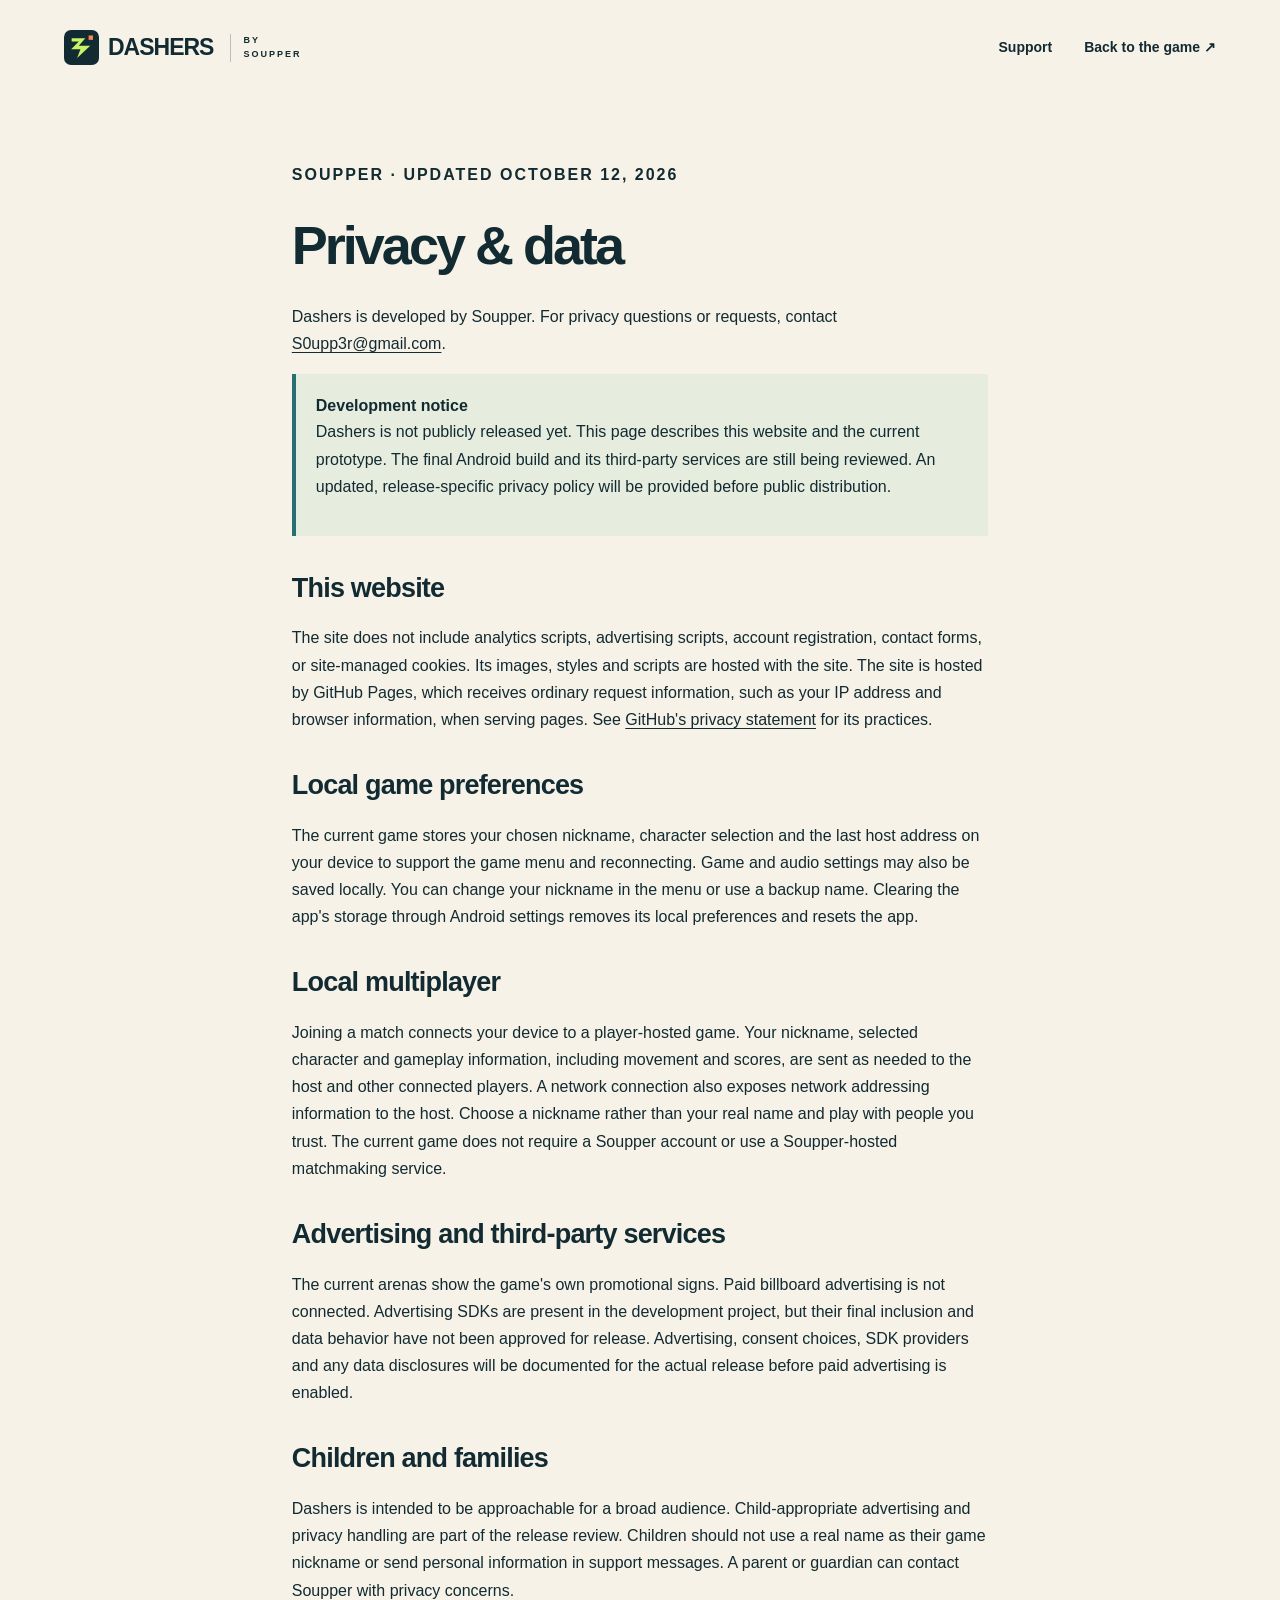
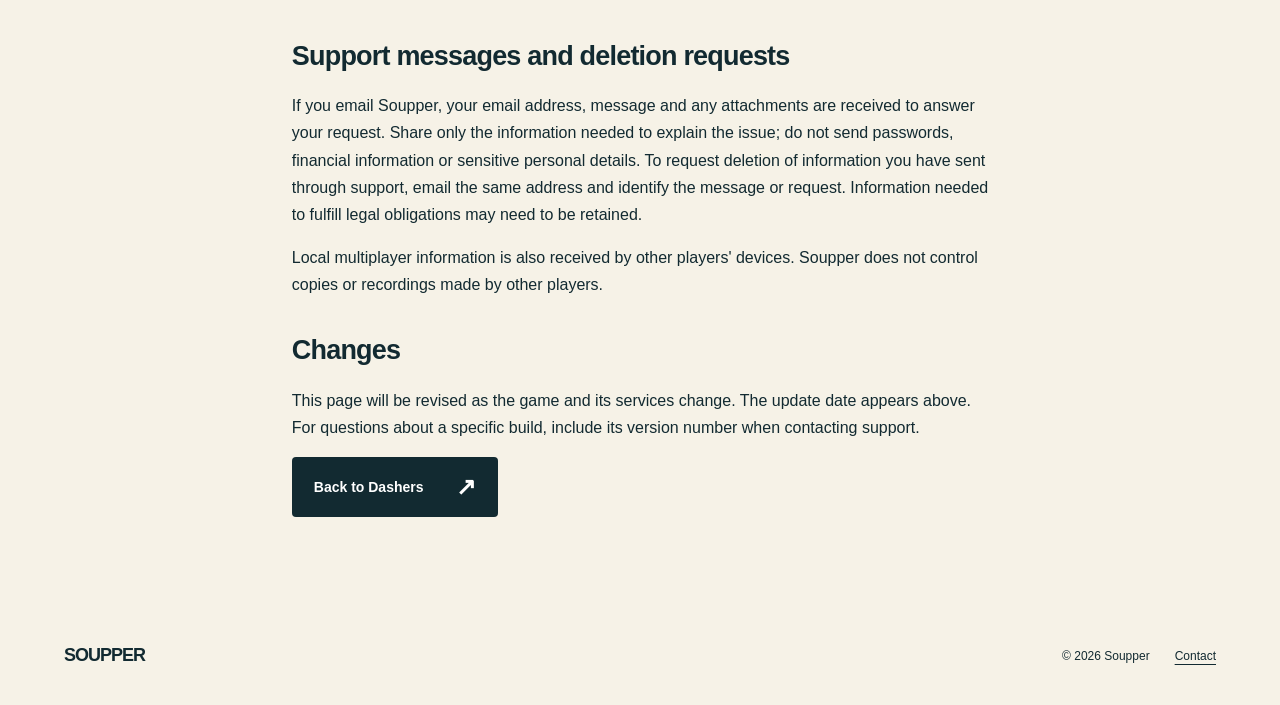
==== docs/privacy.html @ 2ef4d8c9 "Add Dashers development website and support pages" ====
<!doctype html><html lang="en"><head><meta charset="utf-8"><meta name="viewport" content="width=device-width,initial-scale=1"><title>Privacy & data — Dashers by Soupper</title><meta name="description" content="Privacy information for the Dashers development website and current game prototype."><link rel="stylesheet" href="style.css"><link rel="icon" href="mark.svg" type="image/svg+xml"></head><body><a class="skip" href="#main">Skip to content</a><header><a class="brand" href="./"><img src="mark.svg" width="35" height="35" alt="">DASHERS<span>BY SOUPPER</span></a><nav aria-label="Main navigation"><a href="./#support">Support</a><a href="./">Back to the game ↗</a></nav></header><main class="privacy" id="main"><p class="eyebrow">SOUPPER · UPDATED OCTOBER 12, 2026</p><h1>Privacy & data</h1><p>Dashers is developed by Soupper. For privacy questions or requests, contact <a href="mailto:S0upp3r@gmail.com?subject=Dashers%20privacy">S0upp3r@gmail.com</a>.</p><div class="notice"><strong>Development notice</strong><p>Dashers is not publicly released yet. This page describes this website and the current prototype. The final Android build and its third-party services are still being reviewed. An updated, release-specific privacy policy will be provided before public distribution.</p></div><h2>This website</h2><p>The site does not include analytics scripts, advertising scripts, account registration, contact forms, or site-managed cookies. Its images, styles and scripts are hosted with the site. The site is hosted by GitHub Pages, which receives ordinary request information, such as your IP address and browser information, when serving pages. See <a href="https://docs.github.com/en/site-policy/privacy-policies/github-general-privacy-statement">GitHub's privacy statement</a> for its practices.</p><h2>Local game preferences</h2><p>The current game stores your chosen nickname, character selection and the last host address on your device to support the game menu and reconnecting. Game and audio settings may also be saved locally. You can change your nickname in the menu or use a backup name. Clearing the app's storage through Android settings removes its local preferences and resets the app.</p><h2>Local multiplayer</h2><p>Joining a match connects your device to a player-hosted game. Your nickname, selected character and gameplay information, including movement and scores, are sent as needed to the host and other connected players. A network connection also exposes network addressing information to the host. Choose a nickname rather than your real name and play with people you trust. The current game does not require a Soupper account or use a Soupper-hosted matchmaking service.</p><h2>Advertising and third-party services</h2><p>The current arenas show the game's own promotional signs. Paid billboard advertising is not connected. Advertising SDKs are present in the development project, but their final inclusion and data behavior have not been approved for release. Advertising, consent choices, SDK providers and any data disclosures will be documented for the actual release before paid advertising is enabled.</p><h2>Children and families</h2><p>Dashers is intended to be approachable for a broad audience. Child-appropriate advertising and privacy handling are part of the release review. Children should not use a real name as their game nickname or send personal information in support messages. A parent or guardian can contact Soupper with privacy concerns.</p><h2>Support messages and deletion requests</h2><p>If you email Soupper, your email address, message and any attachments are received to answer your request. Share only the information needed to explain the issue; do not send passwords, financial information or sensitive personal details. To request deletion of information you have sent through support, email the same address and identify the message or request. Information needed to fulfill legal obligations may need to be retained.</p><p>Local multiplayer information is also received by other players' devices. Soupper does not control copies or recordings made by other players.</p><h2>Changes</h2><p>This page will be revised as the game and its services change. The update date appears above. For questions about a specific build, include its version number when contacting support.</p><a class="button" href="./">Back to Dashers <span aria-hidden="true">↗</span></a></main><footer><a class="brand" href="./">SOUPPER</a><span>© 2026 Soupper</span><a href="mailto:S0upp3r@gmail.com">Contact</a></footer></body></html>
---- docs/style.css ----
:root{--ink:#122a31;--paper:#f6f2e7;--mint:#c8f268;--teal:#55d8d4;--orange:#ff8259;--line:#cbcfc4}*{box-sizing:border-box}html{scroll-behavior:smooth;scroll-padding-top:24px}body{margin:0;background:var(--paper);color:var(--ink);font-family:Arial,Helvetica,sans-serif;line-height:1.55}a{color:inherit}button{font:inherit}a:focus-visible,button:focus-visible,summary:focus-visible{outline:3px solid #c4441a;outline-offset:5px}header{max-width:1440px;margin:auto;padding:30px 5%;display:flex;justify-content:space-between;align-items:center;gap:24px}.brand{display:flex;gap:9px;align-items:center;text-decoration:none;font-weight:900;font-size:23px;letter-spacing:-1px}.brand span{font-size:9px;letter-spacing:2px;max-width:55px;border-left:1px solid #b6c1bc;padding-left:12px;margin-left:8px}nav{display:flex;gap:32px;font-weight:700;font-size:14px}nav a{text-decoration:none}nav a:hover,.text-link:hover{text-decoration:underline}.skip{position:absolute;left:12px;top:-100px;padding:14px;background:white;z-index:9}.skip:focus{top:12px}.hero{max-width:1440px;margin:22px auto 70px;padding:0 5%;display:grid;grid-template-columns:1fr 1.08fr;gap:32px;align-items:center}.eyebrow{font-size:11px;font-weight:800;letter-spacing:2px;line-height:1.6}.dot{display:inline-block;width:7px;height:7px;border-radius:50%;background:#376c39;margin-right:7px}h1,h2,h3,p{margin-top:0}h1{font-size:clamp(48px,6.5vw,91px);font-weight:900;letter-spacing:-5px;line-height:.98;margin:28px 0}h1 em{font-style:normal;color:#276f70}h2{font-size:clamp(32px,4.2vw,56px);letter-spacing:-2.5px;line-height:1.04;font-weight:900}h3{font-size:23px;line-height:1.15;letter-spacing:-.6px;margin-bottom:12px}.intro{font-size:18px;line-height:1.6;margin-bottom:29px}.button{display:inline-flex;align-items:center;gap:32px;background:var(--ink);color:white;text-decoration:none;padding:18px 22px;border-radius:4px;font-size:14px;font-weight:700}.button:hover{background:#276f70}.button span{font-size:24px;line-height:1}.availability{font-size:12px;margin:12px 0;color:#50676b}.hero-art{background:var(--teal);position:relative;transform:rotate(2deg);border:2px solid var(--ink);box-shadow:9px 9px 0 var(--ink);padding:20px 12px 8px;min-width:0}.hero-art>img{display:block;width:100%;height:auto;mix-blend-mode:multiply}.arena-label{display:inline-block;font-size:10px;font-weight:bold;letter-spacing:1.8px;margin:0 15px}.art-caption{display:block;font-size:10px;text-align:center;letter-spacing:.3px;padding:8px}.score-sticker{position:absolute;bottom:45px;right:-24px;display:flex;gap:12px;align-items:center;background:var(--orange);border:2px solid var(--ink);box-shadow:4px 4px 0 var(--ink);transform:rotate(-9deg);padding:10px 19px}.score-sticker b{font-size:66px;line-height:1}.score-sticker span{font-size:10px;line-height:1.3;font-weight:900;letter-spacing:1px}.ticker{background:var(--mint);border-block:2px solid var(--ink);overflow:hidden;display:flex;gap:40px;white-space:nowrap;padding:15px 0;font-size:28px;font-weight:900;letter-spacing:-1px}.ticker span{display:flex;gap:40px;align-items:center}.ticker i{font-style:normal;font-size:30px}.section{padding:88px 5%;max-width:1440px;margin:auto}.game-loop{display:grid;grid-template-columns:1fr 1fr;gap:75px}.loop-list article{display:flex;gap:25px;padding:0 0 26px;margin-bottom:26px;border-bottom:1px solid var(--line)}.loop-list article:last-child{margin-bottom:0}.number{font-size:12px;letter-spacing:1px;padding-top:4px}.loop-list p,.section-heading>p{font-size:15px;max-width:390px;color:#405c60;margin-bottom:0}.arenas{padding-top:35px}.section-heading{display:flex;justify-content:space-between;gap:35px;align-items:center;margin-bottom:30px}.section-heading h2{margin-bottom:0}.arena-layout{display:grid;grid-template-columns:1.4fr 1fr;border:1px solid var(--ink);background:white;box-shadow:7px 7px 0 var(--ink)}.arena-visual{background:#55d8d4;display:flex;flex-direction:column;justify-content:center;min-width:0}.arena-visual img{width:100%;height:auto;display:block}.arena-details{padding:30px}.map-buttons{display:flex;flex-wrap:wrap;gap:8px;margin-bottom:38px}.map-buttons button{font-size:11px;border:1px solid var(--ink);background:transparent;color:var(--ink);padding:10px;cursor:pointer}.map-buttons button.selected{background:var(--ink);color:white}.arena-details h3{font-size:42px;letter-spacing:-2px;max-width:280px}.arena-details p:not(.eyebrow){font-size:15px;color:#405c60}.tonics{display:flex;gap:6px;align-items:center;flex-wrap:wrap;border-top:1px solid var(--line);margin-top:25px;padding-top:22px}.tonics span{font-size:9px;letter-spacing:1px;margin-right:8px}.tonics b{border:1px solid var(--ink);font-size:10px;padding:5px 8px;border-radius:30px}.speed{background:#c8f268}.dash{background:#ffda72}.guard{background:#a2d7ff}.play{background:var(--ink);color:var(--paper);max-width:none;padding-inline:max(5%,calc((100vw - 1296px)/2))}.play>.eyebrow{color:var(--mint)}.steps{display:grid;grid-template-columns:repeat(3,1fr);gap:45px;margin-top:50px}.steps b{display:block;color:var(--mint);font-size:54px;font-weight:900;line-height:1;margin-bottom:22px}.steps p{color:#c5d1cf;font-size:15px;max-width:310px}.play-note{border-top:1px solid #486066;padding-top:22px;margin:25px 0 0;color:#c5d1cf;font-size:12px}.support{display:grid;grid-template-columns:1fr 1fr;gap:80px}.support h2{font-size:41px}.text-link{display:inline-flex;gap:35px;font-weight:bold;font-size:20px;text-decoration:none;margin:0 0 20px}.support>div>p:not(.eyebrow){font-size:13px;color:#405c60;max-width:365px}details{border-bottom:1px solid #bcc6bc;padding:19px 0}summary{cursor:pointer;font-size:15px;font-weight:700;line-height:1.5}details p{font-size:14px;color:#405c60;margin:15px 0 0}.closing{background:var(--orange);padding:50px 5%;text-align:center;border-block:1px solid var(--ink)}.closing>span{font-size:11px;font-weight:bold;letter-spacing:2px}.closing strong{font-weight:900;font-size:clamp(54px,14vw,170px);line-height:1.3;display:block;letter-spacing:-8px}.closing strong span{font-size:.8em;display:inline-block;transform:rotate(-10deg)}.closing p{font-size:14px;margin:0}footer{padding:35px 5%;display:flex;gap:25px;align-items:center;font-size:12px;flex-wrap:wrap}footer .brand{margin-right:auto;font-size:18px}footer a:not(.brand){text-decoration:underline;text-underline-offset:4px}.privacy{max-width:850px;padding:65px 6% 90px;margin:auto}.privacy h1{font-size:54px;letter-spacing:-3px;line-height:1.1}.privacy h2{font-size:27px;letter-spacing:-.8px;margin-top:38px}.privacy p,.privacy li{font-size:16px;line-height:1.7}.notice{padding:20px;background:#e6eddf;border-left:4px solid #276f70}.privacy a{text-underline-offset:3px}@media(max-width:850px){header{padding:22px 6%}.brand span{display:none}nav{gap:18px;font-size:12px}.hero{grid-template-columns:1fr;margin-top:15px;padding:0 7%;gap:35px}h1{font-size:72px;letter-spacing:-4px}.hero-art{margin:0 14px 0 0}.game-loop,.support{grid-template-columns:1fr;gap:28px}.arena-layout{grid-template-columns:1fr}.section-heading{display:block}.section-heading>p{margin-top:20px}.arena-details h3{max-width:none}.map-buttons{margin-bottom:28px}.section{padding:60px 7%}.steps{gap:24px}.closing strong{letter-spacing:-4px}.support h2{font-size:36px}}@media(max-width:500px){header{gap:12px}.brand{font-size:19px}.brand img{width:28px;height:28px}nav{gap:13px}nav a:first-child{display:none}h1{font-size:58px;letter-spacing:-3.7px}.intro{font-size:16px}.hero-art{margin-right:15px}.score-sticker{right:-18px;bottom:30px;padding:7px 12px}.score-sticker b{font-size:47px}.score-sticker span{font-size:8px}.ticker{font-size:22px}.ticker,.ticker span{gap:23px}.steps{grid-template-columns:1fr;gap:25px;margin-top:35px}.steps article{border-top:1px solid #486066;padding-top:20px}.steps b{float:left;font-size:38px;margin:0 20px 35px 0}.steps h3{font-size:20px}.steps p{margin:0}.arena-details{padding:25px}.map-buttons{gap:6px}.map-buttons button{font-size:10px}.closing strong{font-size:58px;letter-spacing:-3px}footer{gap:18px}.privacy h1{font-size:43px}}@media(prefers-reduced-motion:reduce){html{scroll-behavior:auto}}
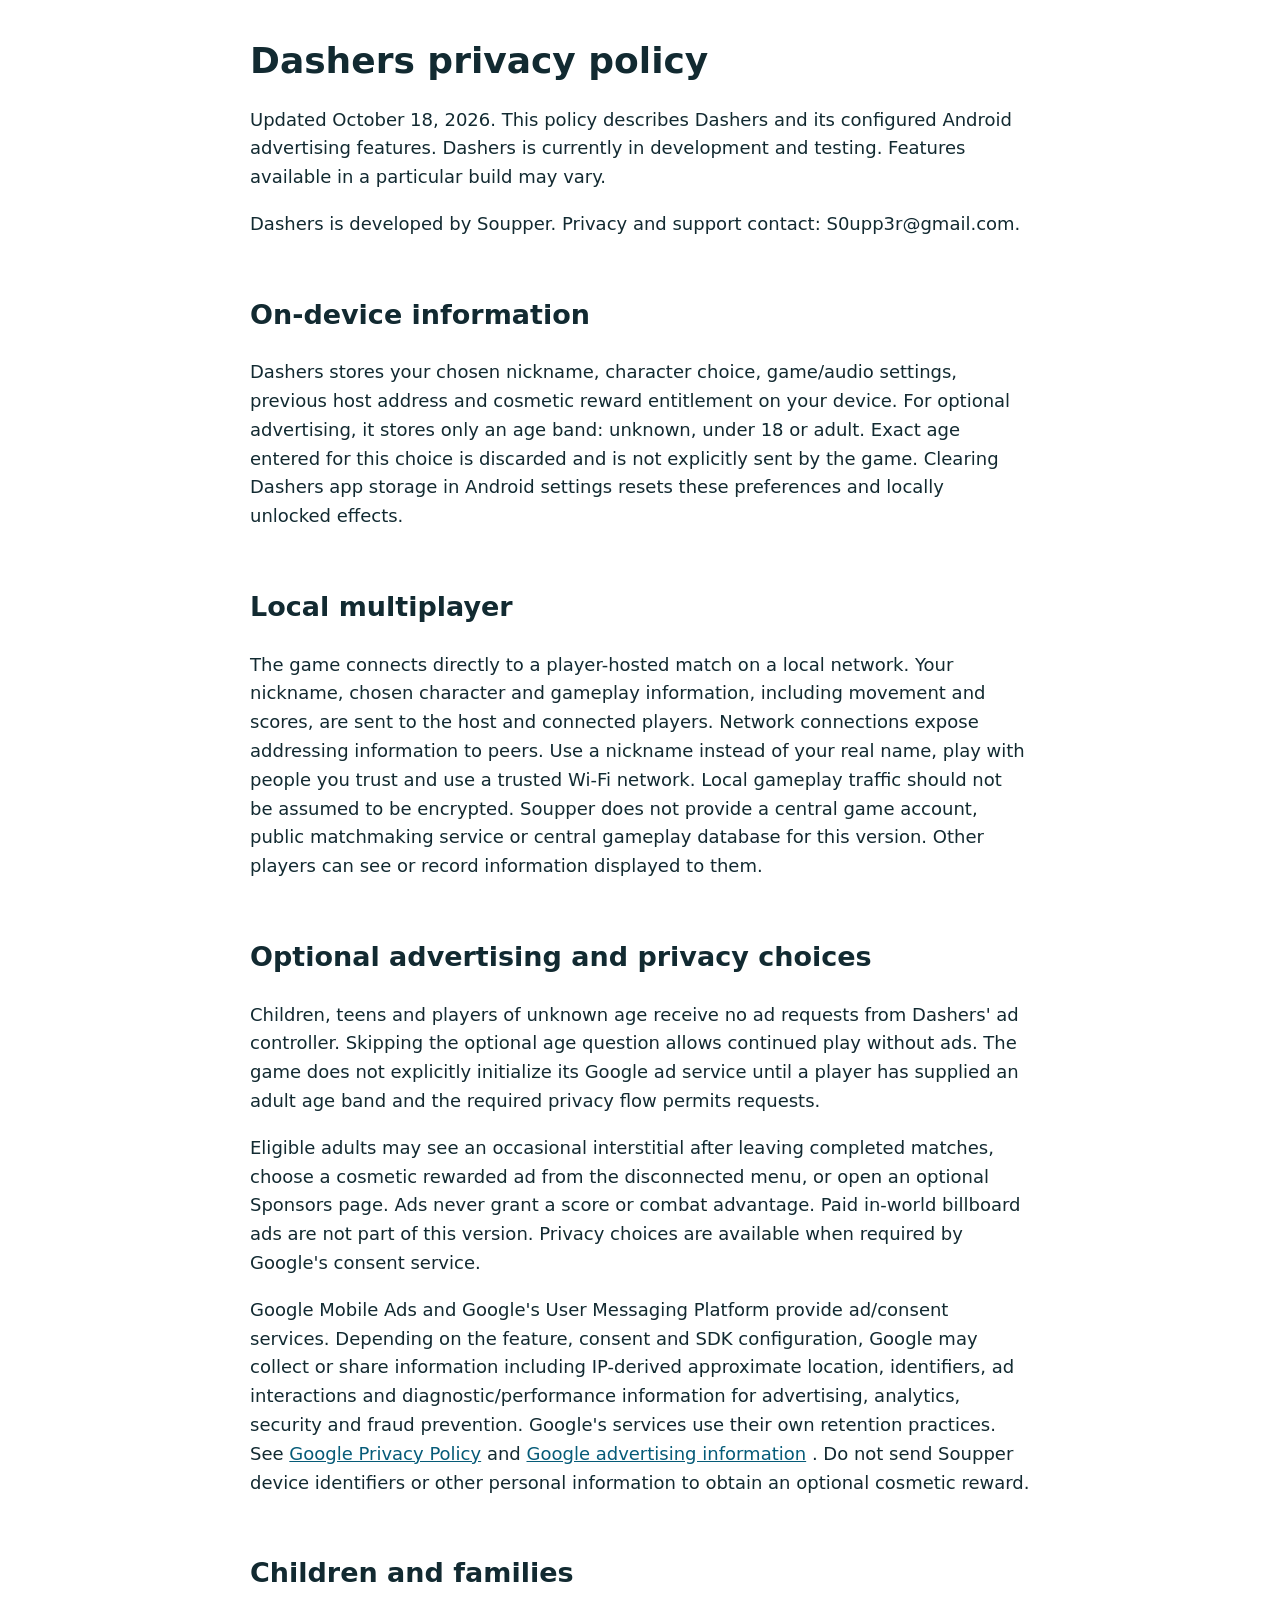
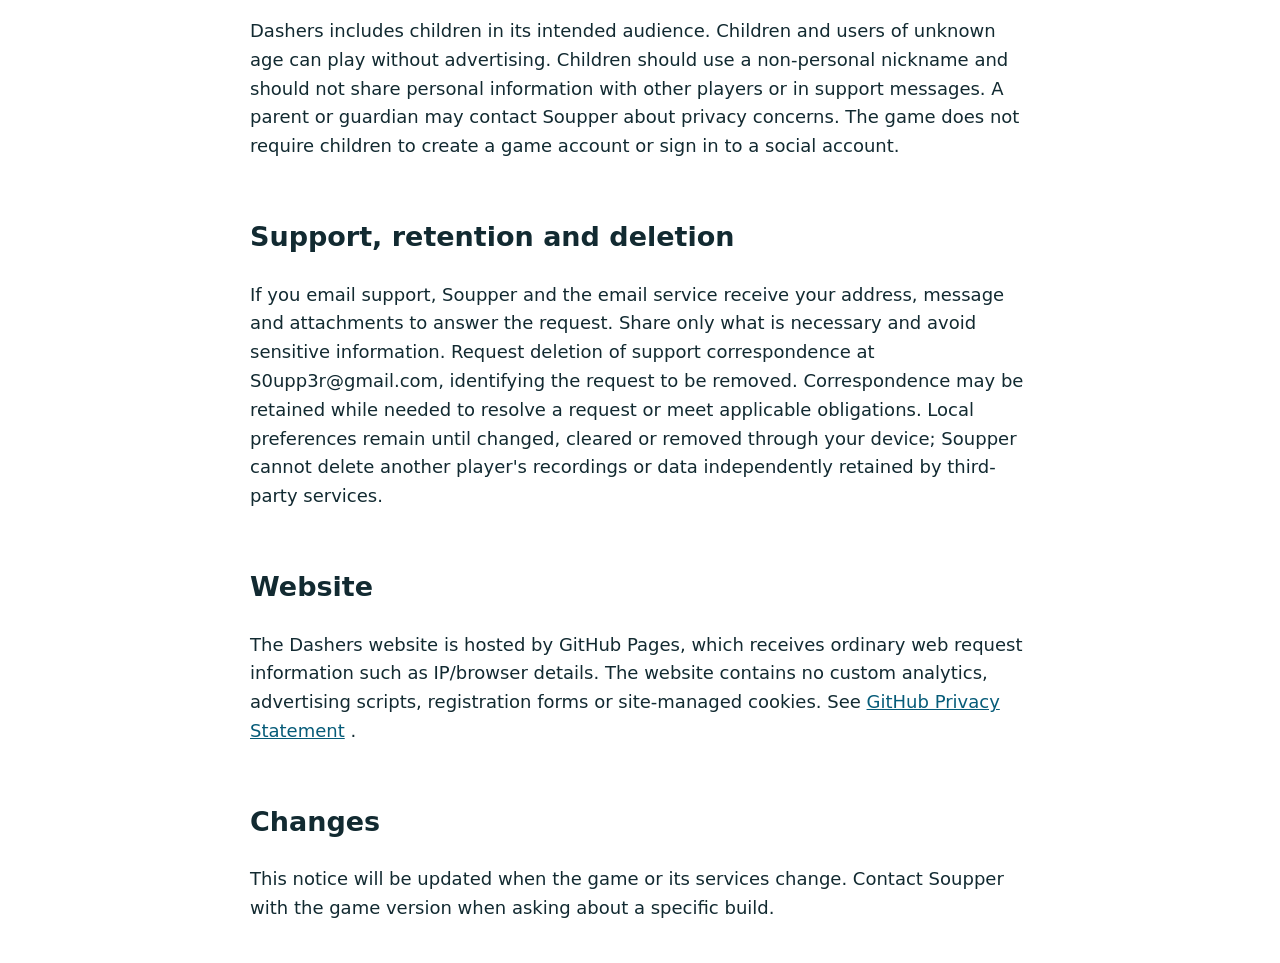
==== commit ad49ee89: "Update Dashers privacy policy for Android ad and consent features" ====
--- a/docs/privacy.html
+++ b/docs/privacy.html
@@ -1 +1,21 @@
-<!doctype html><html lang="en"><head><meta charset="utf-8"><meta name="viewport" content="width=device-width,initial-scale=1"><title>Privacy & data — Dashers by Soupper</title><meta name="description" content="Privacy information for the Dashers development website and current game prototype."><link rel="stylesheet" href="style.css"><link rel="icon" href="mark.svg" type="image/svg+xml"></head><body><a class="skip" href="#main">Skip to content</a><header><a class="brand" href="./"><img src="mark.svg" width="35" height="35" alt="">DASHERS<span>BY SOUPPER</span></a><nav aria-label="Main navigation"><a href="./#support">Support</a><a href="./">Back to the game ↗</a></nav></header><main class="privacy" id="main"><p class="eyebrow">SOUPPER · UPDATED OCTOBER 12, 2026</p><h1>Privacy & data</h1><p>Dashers is developed by Soupper. For privacy questions or requests, contact <a href="mailto:S0upp3r@gmail.com?subject=Dashers%20privacy">S0upp3r@gmail.com</a>.</p><div class="notice"><strong>Development notice</strong><p>Dashers is not publicly released yet. This page describes this website and the current prototype. The final Android build and its third-party services are still being reviewed. An updated, release-specific privacy policy will be provided before public distribution.</p></div><h2>This website</h2><p>The site does not include analytics scripts, advertising scripts, account registration, contact forms, or site-managed cookies. Its images, styles and scripts are hosted with the site. The site is hosted by GitHub Pages, which receives ordinary request information, such as your IP address and browser information, when serving pages. See <a href="https://docs.github.com/en/site-policy/privacy-policies/github-general-privacy-statement">GitHub's privacy statement</a> for its practices.</p><h2>Local game preferences</h2><p>The current game stores your chosen nickname, character selection and the last host address on your device to support the game menu and reconnecting. Game and audio settings may also be saved locally. You can change your nickname in the menu or use a backup name. Clearing the app's storage through Android settings removes its local preferences and resets the app.</p><h2>Local multiplayer</h2><p>Joining a match connects your device to a player-hosted game. Your nickname, selected character and gameplay information, including movement and scores, are sent as needed to the host and other connected players. A network connection also exposes network addressing information to the host. Choose a nickname rather than your real name and play with people you trust. The current game does not require a Soupper account or use a Soupper-hosted matchmaking service.</p><h2>Advertising and third-party services</h2><p>The current arenas show the game's own promotional signs. Paid billboard advertising is not connected. Advertising SDKs are present in the development project, but their final inclusion and data behavior have not been approved for release. Advertising, consent choices, SDK providers and any data disclosures will be documented for the actual release before paid advertising is enabled.</p><h2>Children and families</h2><p>Dashers is intended to be approachable for a broad audience. Child-appropriate advertising and privacy handling are part of the release review. Children should not use a real name as their game nickname or send personal information in support messages. A parent or guardian can contact Soupper with privacy concerns.</p><h2>Support messages and deletion requests</h2><p>If you email Soupper, your email address, message and any attachments are received to answer your request. Share only the information needed to explain the issue; do not send passwords, financial information or sensitive personal details. To request deletion of information you have sent through support, email the same address and identify the message or request. Information needed to fulfill legal obligations may need to be retained.</p><p>Local multiplayer information is also received by other players' devices. Soupper does not control copies or recordings made by other players.</p><h2>Changes</h2><p>This page will be revised as the game and its services change. The update date appears above. For questions about a specific build, include its version number when contacting support.</p><a class="button" href="./">Back to Dashers <span aria-hidden="true">↗</span></a></main><footer><a class="brand" href="./">SOUPPER</a><span>© 2026 Soupper</span><a href="mailto:S0upp3r@gmail.com">Contact</a></footer></body></html>
+<!doctype html><html lang="en"><head><meta charset="utf-8"><meta name="viewport" content="width=device-width,initial-scale=1"><title>Dashers privacy policy</title><style>body{max-width:780px;margin:40px auto;padding:0 24px;font:18px/1.6 system-ui;color:#122a31}h1{line-height:1.15}h2{margin-top:2em}a{color:#065b78}</style></head><body>
+<h1>Dashers privacy policy</h1>
+<p>Updated October 18, 2026. This policy describes Dashers and its configured Android advertising features. Dashers is currently in development and testing. Features available in a particular build may vary.</p>
+<p>Dashers is developed by Soupper. Privacy and support contact: S0upp3r@gmail.com.</p>
+<h2>On-device information</h2>
+<p>Dashers stores your chosen nickname, character choice, game/audio settings, previous host address and cosmetic reward entitlement on your device. For optional advertising, it stores only an age band: unknown, under 18 or adult. Exact age entered for this choice is discarded and is not explicitly sent by the game. Clearing Dashers app storage in Android settings resets these preferences and locally unlocked effects.</p>
+<h2>Local multiplayer</h2>
+<p>The game connects directly to a player-hosted match on a local network. Your nickname, chosen character and gameplay information, including movement and scores, are sent to the host and connected players. Network connections expose addressing information to peers. Use a nickname instead of your real name, play with people you trust and use a trusted Wi-Fi network. Local gameplay traffic should not be assumed to be encrypted. Soupper does not provide a central game account, public matchmaking service or central gameplay database for this version. Other players can see or record information displayed to them.</p>
+<h2>Optional advertising and privacy choices</h2>
+<p>Children, teens and players of unknown age receive no ad requests from Dashers&#39; ad controller. Skipping the optional age question allows continued play without ads. The game does not explicitly initialize its Google ad service until a player has supplied an adult age band and the required privacy flow permits requests.</p>
+<p>Eligible adults may see an occasional interstitial after leaving completed matches, choose a cosmetic rewarded ad from the disconnected menu, or open an optional Sponsors page. Ads never grant a score or combat advantage. Paid in-world billboard ads are not part of this version. Privacy choices are available when required by Google&#39;s consent service.</p>
+<p>Google Mobile Ads and Google&#39;s User Messaging Platform provide ad/consent services. Depending on the feature, consent and SDK configuration, Google may collect or share information including IP-derived approximate location, identifiers, ad interactions and diagnostic/performance information for advertising, analytics, security and fraud prevention. Google&#39;s services use their own retention practices. See <a href="https://policies.google.com/privacy">Google Privacy Policy</a> and <a href="https://policies.google.com/technologies/ads">Google advertising information</a> . Do not send Soupper device identifiers or other personal information to obtain an optional cosmetic reward.</p>
+<h2>Children and families</h2>
+<p>Dashers includes children in its intended audience. Children and users of unknown age can play without advertising. Children should use a non-personal nickname and should not share personal information with other players or in support messages. A parent or guardian may contact Soupper about privacy concerns. The game does not require children to create a game account or sign in to a social account.</p>
+<h2>Support, retention and deletion</h2>
+<p>If you email support, Soupper and the email service receive your address, message and attachments to answer the request. Share only what is necessary and avoid sensitive information. Request deletion of support correspondence at S0upp3r@gmail.com, identifying the request to be removed. Correspondence may be retained while needed to resolve a request or meet applicable obligations. Local preferences remain until changed, cleared or removed through your device; Soupper cannot delete another player&#39;s recordings or data independently retained by third-party services.</p>
+<h2>Website</h2>
+<p>The Dashers website is hosted by GitHub Pages, which receives ordinary web request information such as IP/browser details. The website contains no custom analytics, advertising scripts, registration forms or site-managed cookies. See <a href="https://docs.github.com/en/site-policy/privacy-policies/github-general-privacy-statement">GitHub Privacy Statement</a> .</p>
+<h2>Changes</h2>
+<p>This notice will be updated when the game or its services change. Contact Soupper with the game version when asking about a specific build.</p>
+</body></html>
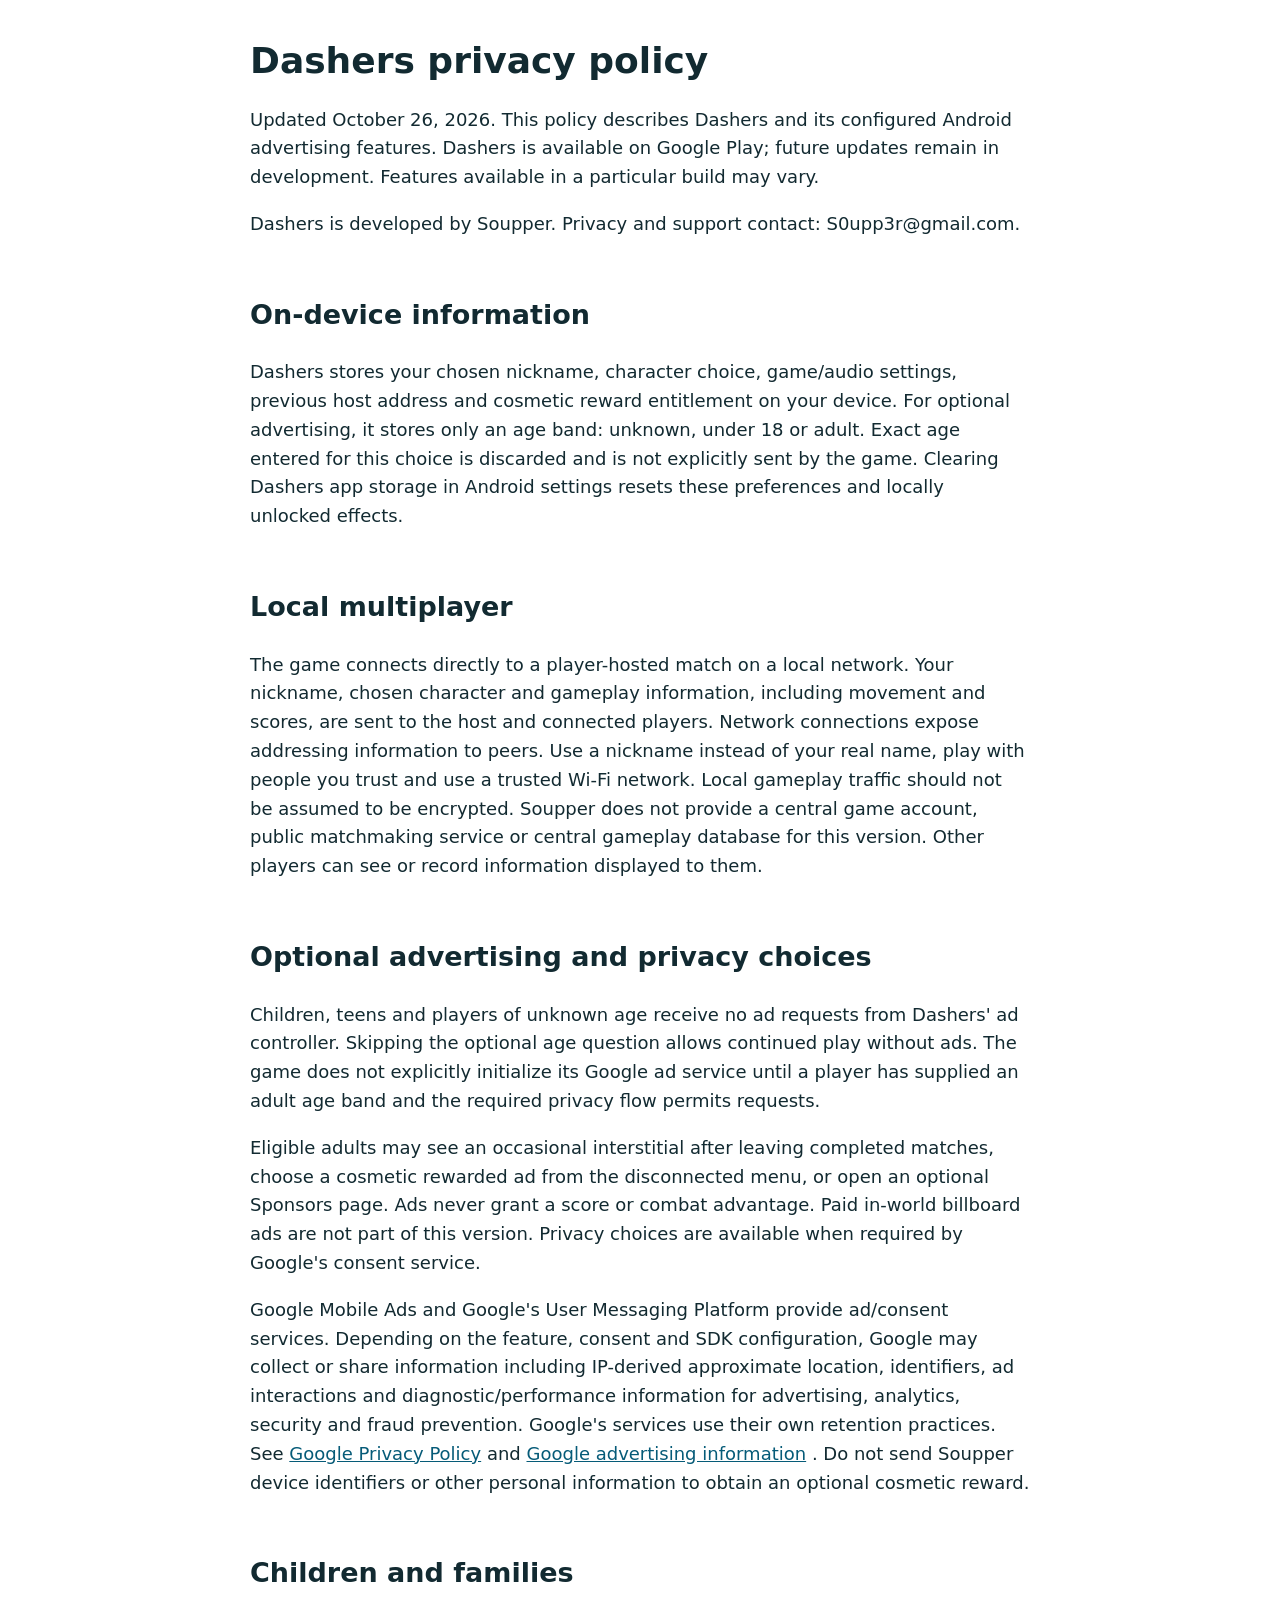
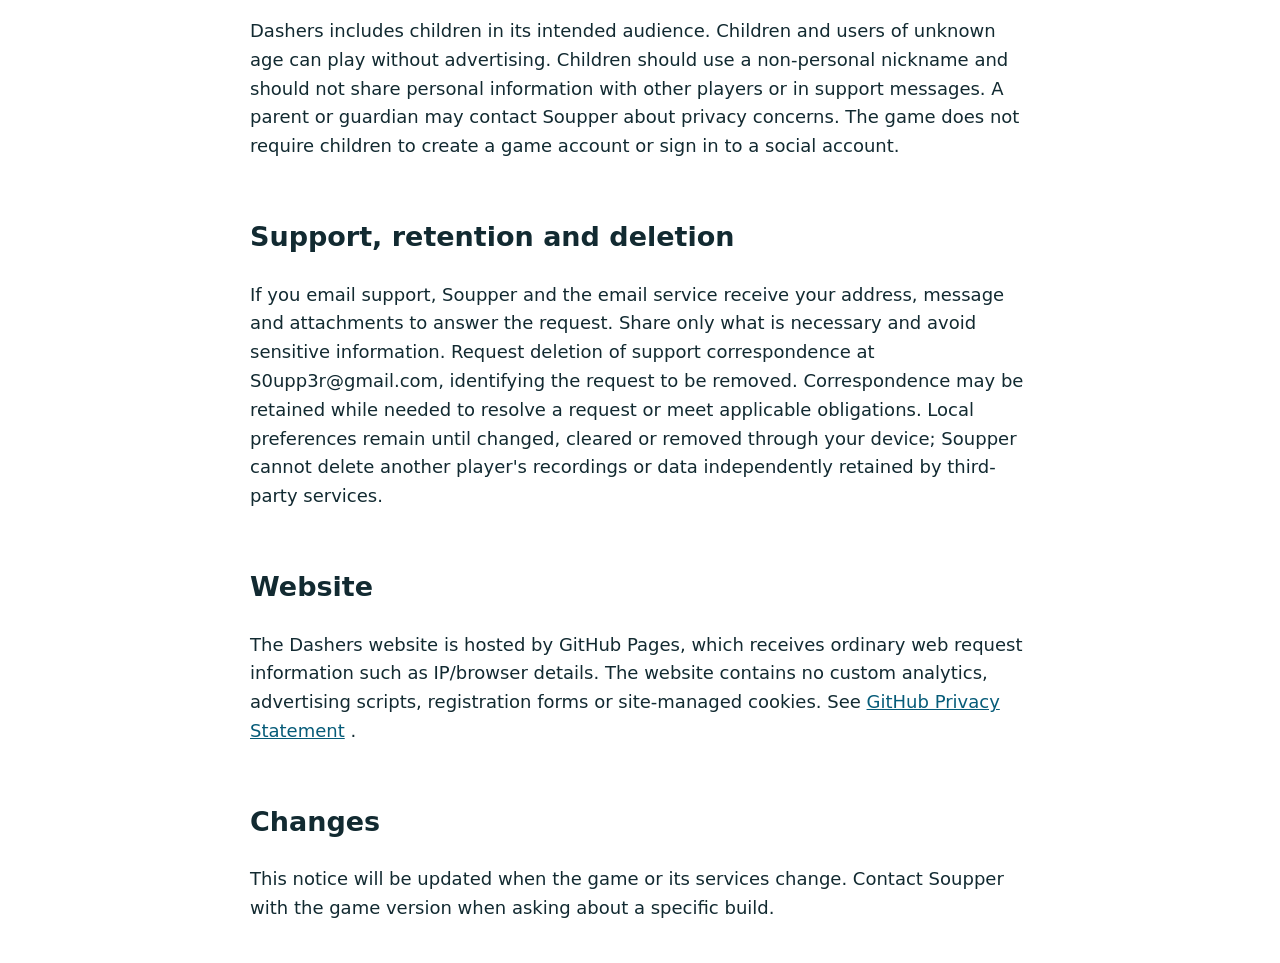
==== commit 1427241e: "Reflect published release status in privacy notice" ====
--- a/docs/privacy.html
+++ b/docs/privacy.html
@@ -1,6 +1,6 @@
 <!doctype html><html lang="en"><head><meta charset="utf-8"><meta name="viewport" content="width=device-width,initial-scale=1"><title>Dashers privacy policy</title><style>body{max-width:780px;margin:40px auto;padding:0 24px;font:18px/1.6 system-ui;color:#122a31}h1{line-height:1.15}h2{margin-top:2em}a{color:#065b78}</style></head><body>
 <h1>Dashers privacy policy</h1>
-<p>Updated October 18, 2026. This policy describes Dashers and its configured Android advertising features. Dashers is currently in development and testing. Features available in a particular build may vary.</p>
+<p>Updated October 26, 2026. This policy describes Dashers and its configured Android advertising features. Dashers is available on Google Play; future updates remain in development. Features available in a particular build may vary.</p>
 <p>Dashers is developed by Soupper. Privacy and support contact: S0upp3r@gmail.com.</p>
 <h2>On-device information</h2>
 <p>Dashers stores your chosen nickname, character choice, game/audio settings, previous host address and cosmetic reward entitlement on your device. For optional advertising, it stores only an age band: unknown, under 18 or adult. Exact age entered for this choice is discarded and is not explicitly sent by the game. Clearing Dashers app storage in Android settings resets these preferences and locally unlocked effects.</p>
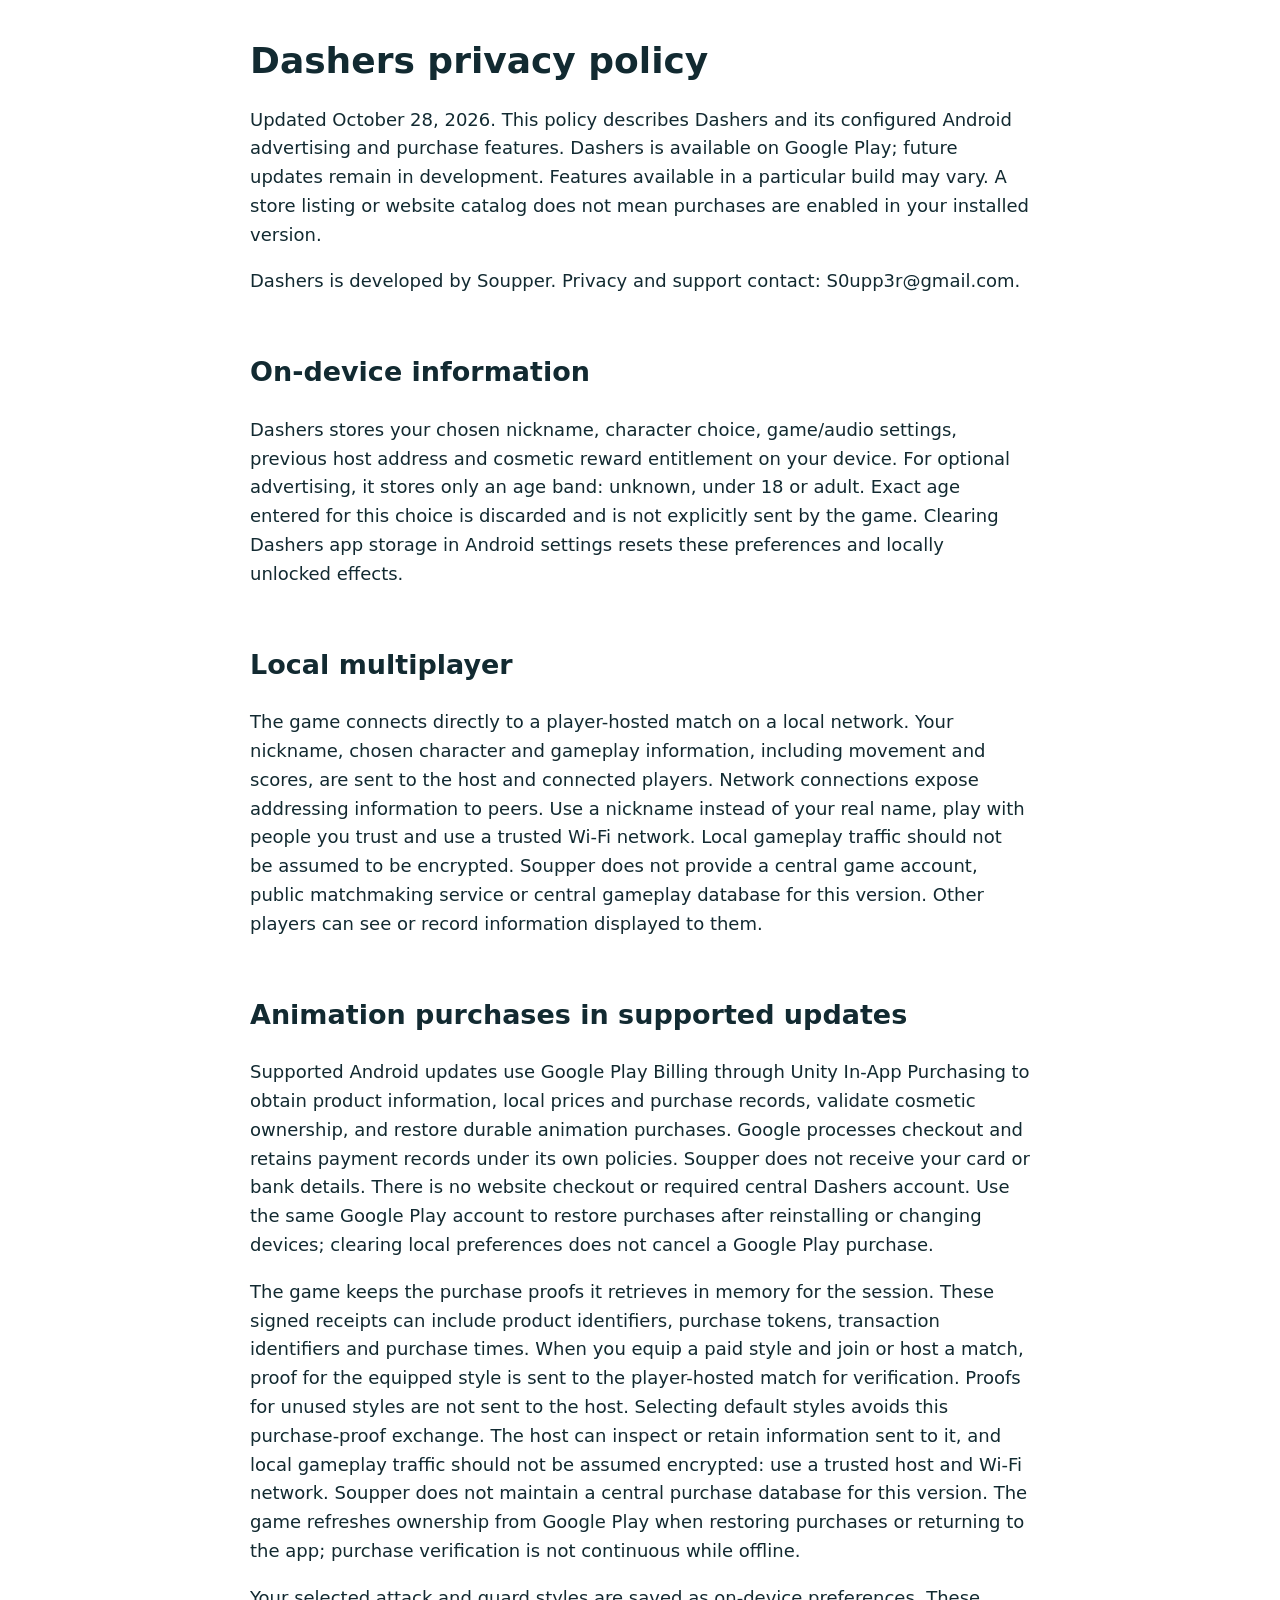
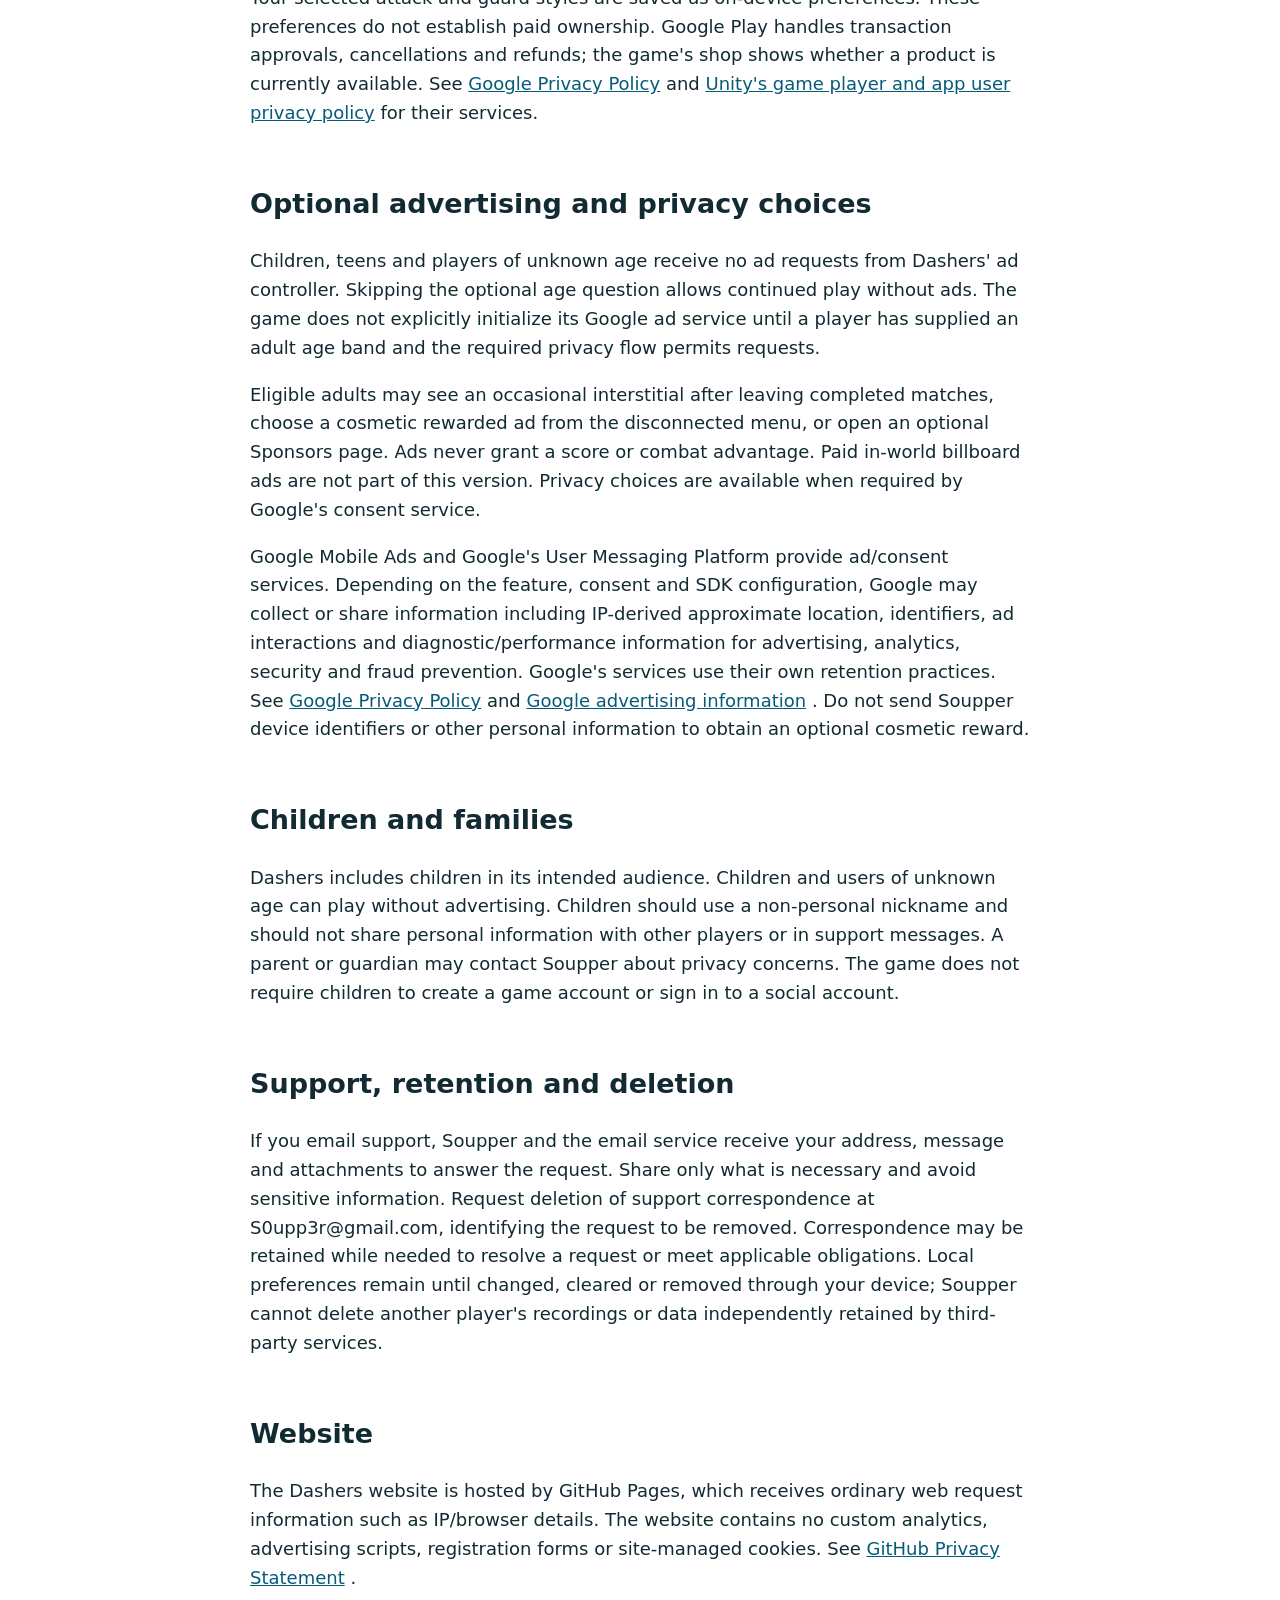
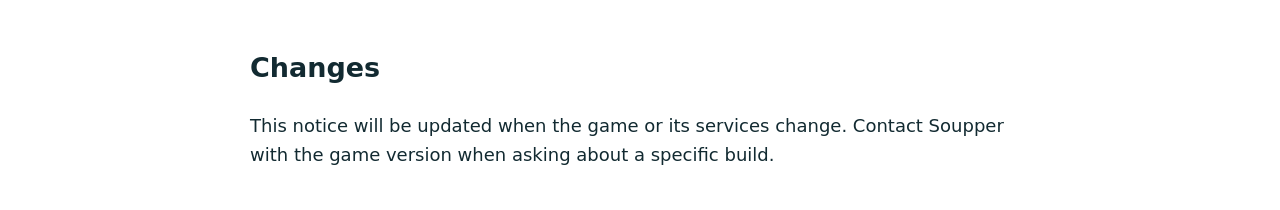
==== commit fd33b2f2: "Document native cosmetic purchase data handling" ====
--- a/docs/privacy.html
+++ b/docs/privacy.html
@@ -1,11 +1,15 @@
 <!doctype html><html lang="en"><head><meta charset="utf-8"><meta name="viewport" content="width=device-width,initial-scale=1"><title>Dashers privacy policy</title><style>body{max-width:780px;margin:40px auto;padding:0 24px;font:18px/1.6 system-ui;color:#122a31}h1{line-height:1.15}h2{margin-top:2em}a{color:#065b78}</style></head><body>
 <h1>Dashers privacy policy</h1>
-<p>Updated October 26, 2026. This policy describes Dashers and its configured Android advertising features. Dashers is available on Google Play; future updates remain in development. Features available in a particular build may vary.</p>
+<p>Updated October 28, 2026. This policy describes Dashers and its configured Android advertising and purchase features. Dashers is available on Google Play; future updates remain in development. Features available in a particular build may vary. A store listing or website catalog does not mean purchases are enabled in your installed version.</p>
 <p>Dashers is developed by Soupper. Privacy and support contact: S0upp3r@gmail.com.</p>
 <h2>On-device information</h2>
 <p>Dashers stores your chosen nickname, character choice, game/audio settings, previous host address and cosmetic reward entitlement on your device. For optional advertising, it stores only an age band: unknown, under 18 or adult. Exact age entered for this choice is discarded and is not explicitly sent by the game. Clearing Dashers app storage in Android settings resets these preferences and locally unlocked effects.</p>
 <h2>Local multiplayer</h2>
 <p>The game connects directly to a player-hosted match on a local network. Your nickname, chosen character and gameplay information, including movement and scores, are sent to the host and connected players. Network connections expose addressing information to peers. Use a nickname instead of your real name, play with people you trust and use a trusted Wi-Fi network. Local gameplay traffic should not be assumed to be encrypted. Soupper does not provide a central game account, public matchmaking service or central gameplay database for this version. Other players can see or record information displayed to them.</p>
+<h2>Animation purchases in supported updates</h2>
+<p>Supported Android updates use Google Play Billing through Unity In-App Purchasing to obtain product information, local prices and purchase records, validate cosmetic ownership, and restore durable animation purchases. Google processes checkout and retains payment records under its own policies. Soupper does not receive your card or bank details. There is no website checkout or required central Dashers account. Use the same Google Play account to restore purchases after reinstalling or changing devices; clearing local preferences does not cancel a Google Play purchase.</p>
+<p>The game keeps the purchase proofs it retrieves in memory for the session. These signed receipts can include product identifiers, purchase tokens, transaction identifiers and purchase times. When you equip a paid style and join or host a match, proof for the equipped style is sent to the player-hosted match for verification. Proofs for unused styles are not sent to the host. Selecting default styles avoids this purchase-proof exchange. The host can inspect or retain information sent to it, and local gameplay traffic should not be assumed encrypted: use a trusted host and Wi-Fi network. Soupper does not maintain a central purchase database for this version. The game refreshes ownership from Google Play when restoring purchases or returning to the app; purchase verification is not continuous while offline.</p>
+<p>Your selected attack and guard styles are saved as on-device preferences. These preferences do not establish paid ownership. Google Play handles transaction approvals, cancellations and refunds; the game's shop shows whether a product is currently available. See <a href="https://policies.google.com/privacy">Google Privacy Policy</a> and <a href="https://unity.com/legal/game-player-and-app-user-privacy-policy">Unity's game player and app user privacy policy</a> for their services.</p>
 <h2>Optional advertising and privacy choices</h2>
 <p>Children, teens and players of unknown age receive no ad requests from Dashers&#39; ad controller. Skipping the optional age question allows continued play without ads. The game does not explicitly initialize its Google ad service until a player has supplied an adult age band and the required privacy flow permits requests.</p>
 <p>Eligible adults may see an occasional interstitial after leaving completed matches, choose a cosmetic rewarded ad from the disconnected menu, or open an optional Sponsors page. Ads never grant a score or combat advantage. Paid in-world billboard ads are not part of this version. Privacy choices are available when required by Google&#39;s consent service.</p>
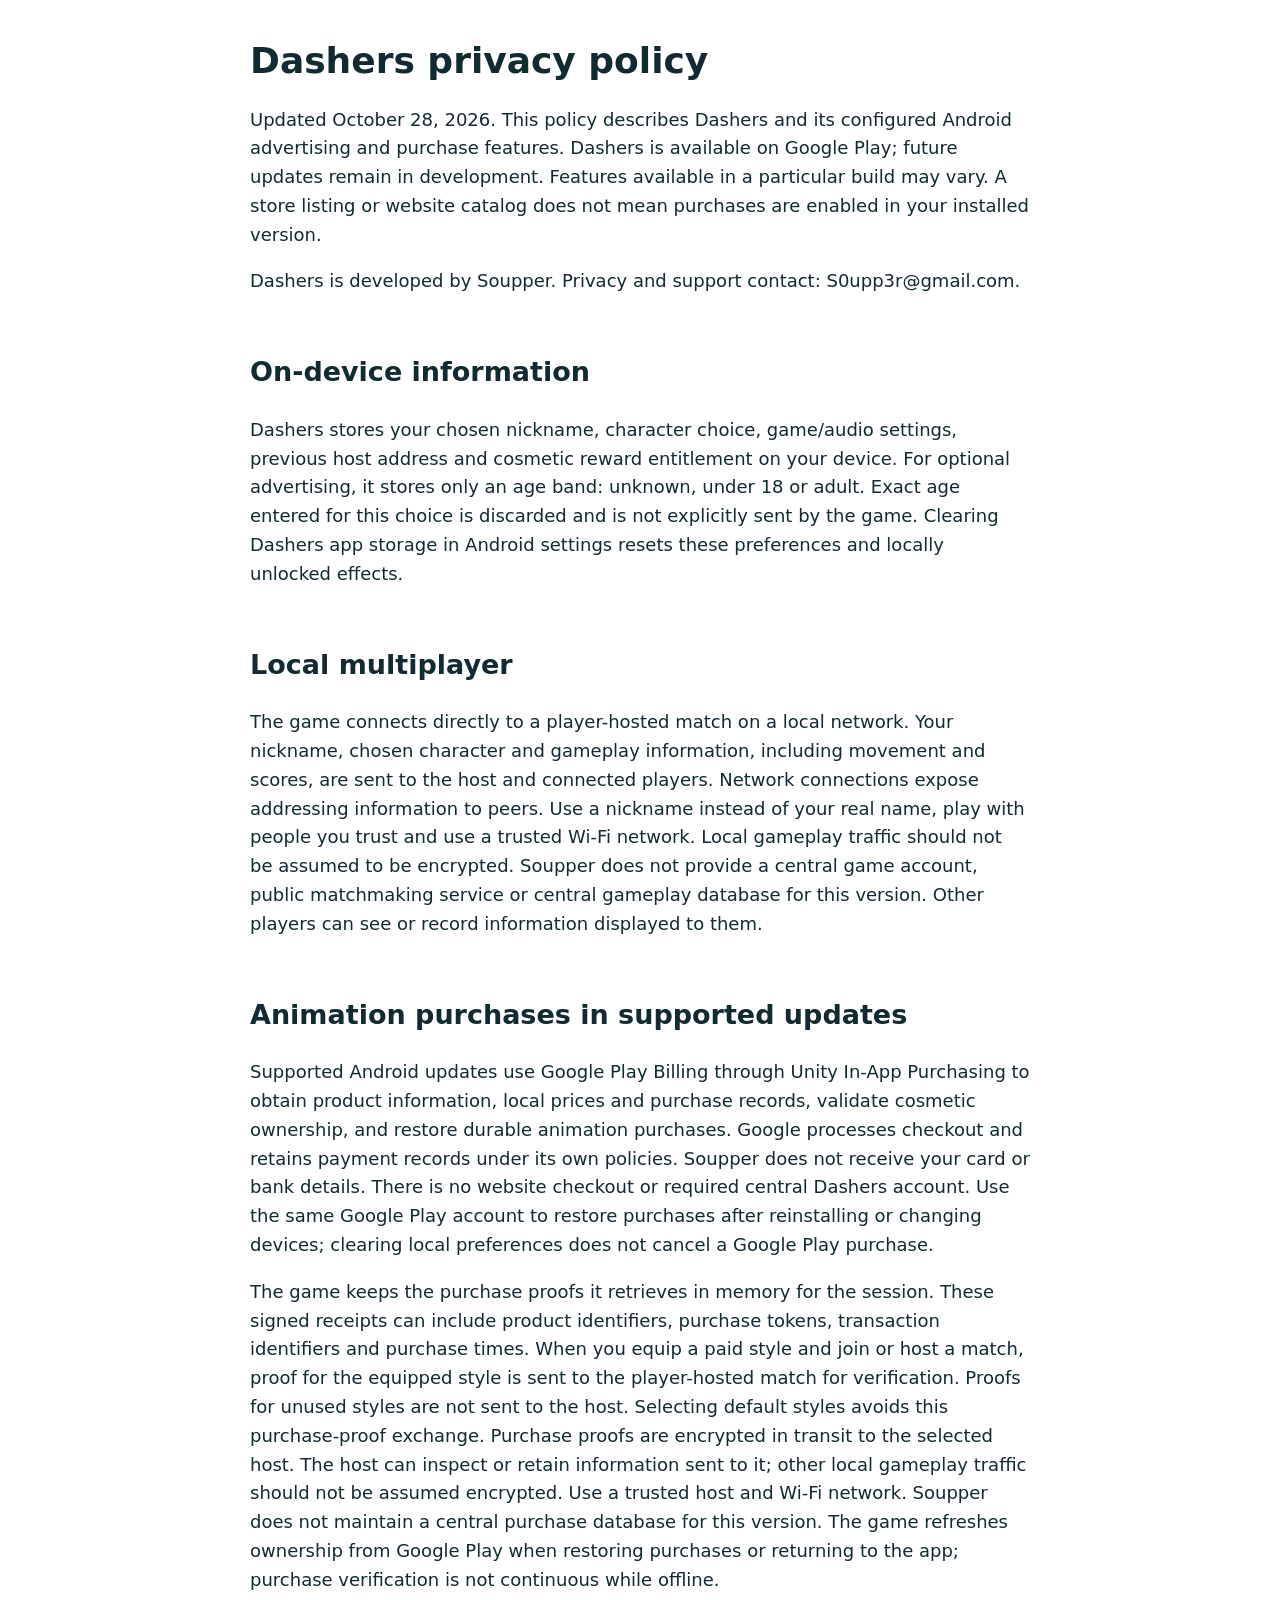
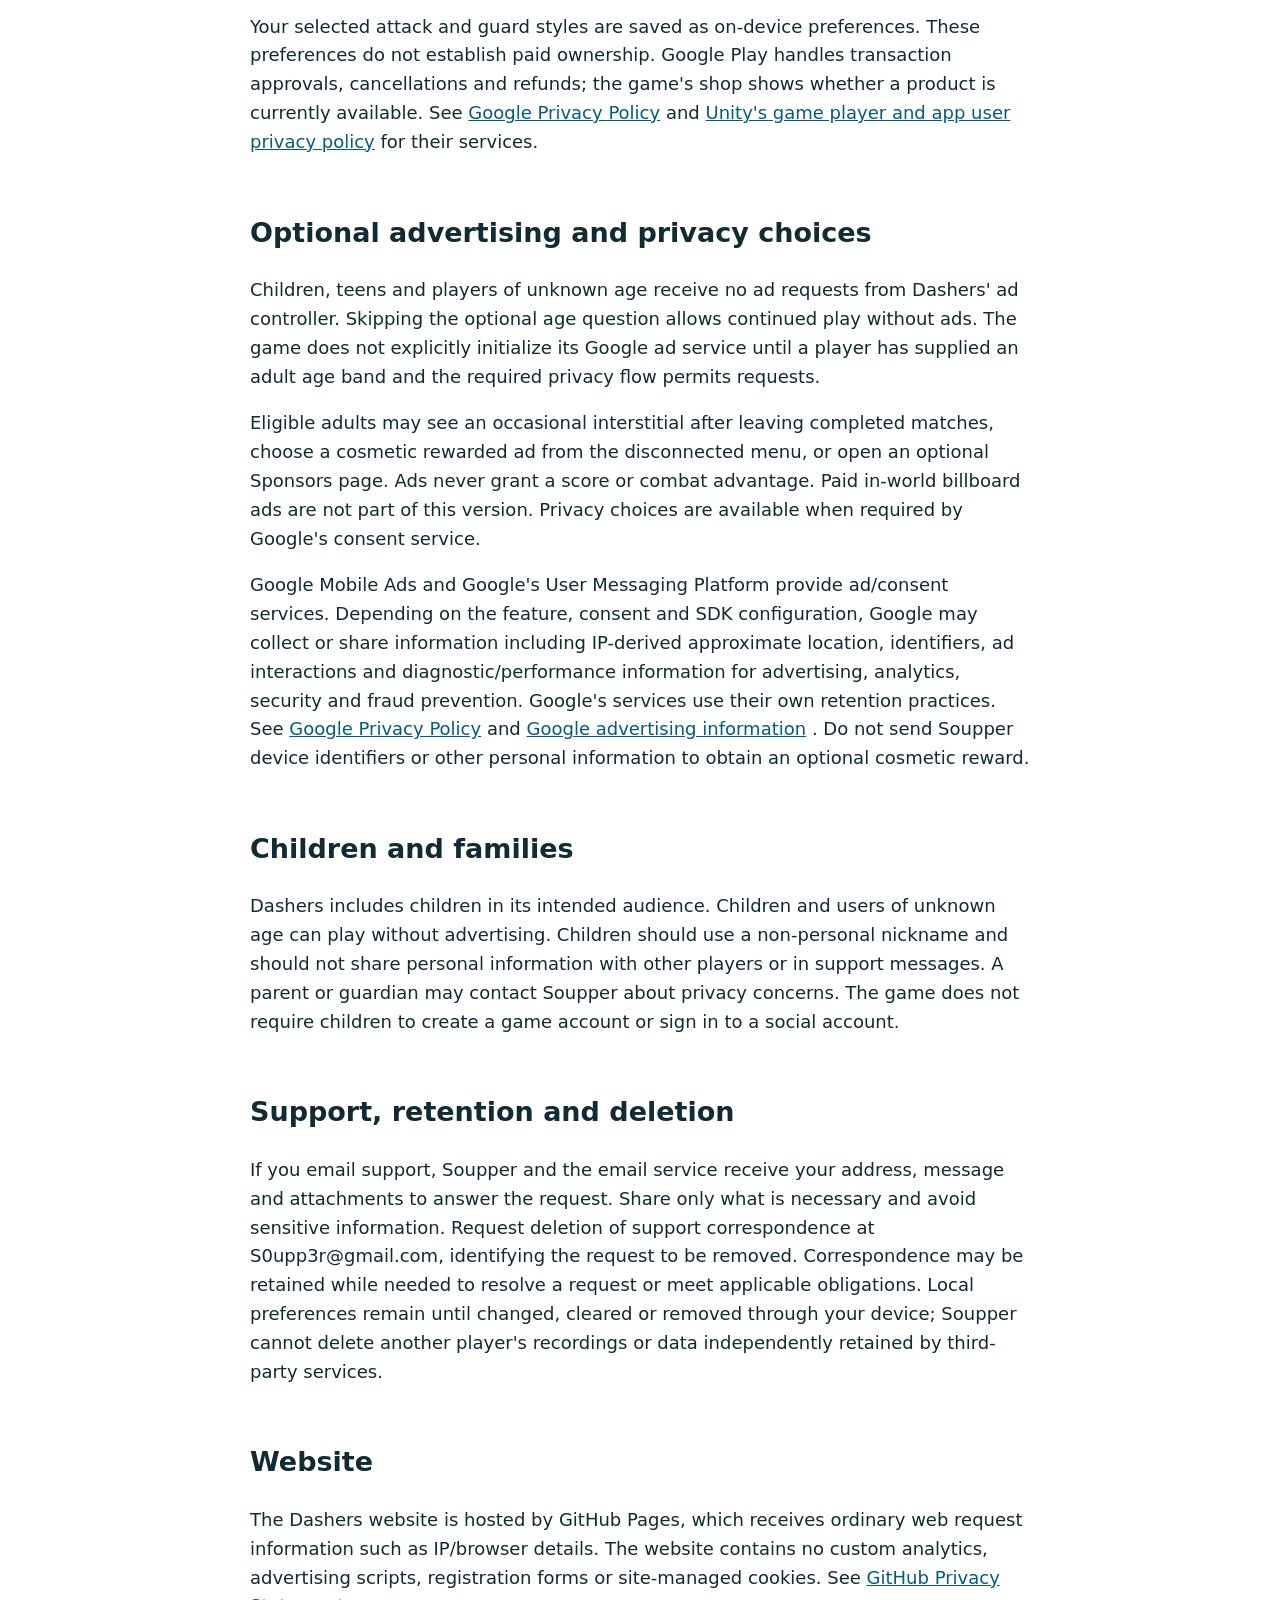
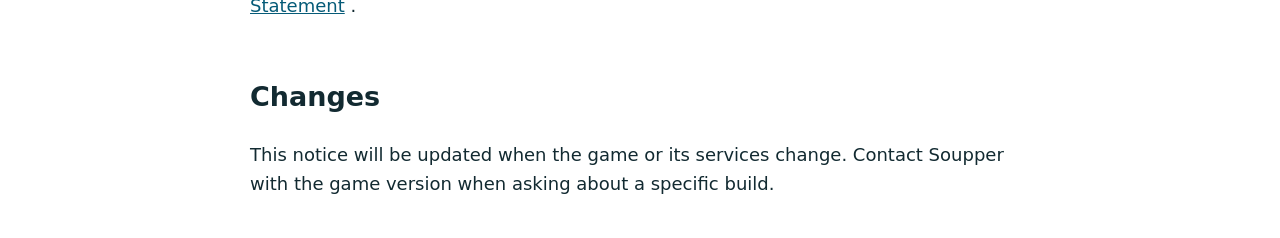
==== commit add00be5: "Clarify encrypted purchase-proof transport in upcoming update" ====
--- a/docs/privacy.html
+++ b/docs/privacy.html
@@ -8,7 +8,7 @@
 <p>The game connects directly to a player-hosted match on a local network. Your nickname, chosen character and gameplay information, including movement and scores, are sent to the host and connected players. Network connections expose addressing information to peers. Use a nickname instead of your real name, play with people you trust and use a trusted Wi-Fi network. Local gameplay traffic should not be assumed to be encrypted. Soupper does not provide a central game account, public matchmaking service or central gameplay database for this version. Other players can see or record information displayed to them.</p>
 <h2>Animation purchases in supported updates</h2>
 <p>Supported Android updates use Google Play Billing through Unity In-App Purchasing to obtain product information, local prices and purchase records, validate cosmetic ownership, and restore durable animation purchases. Google processes checkout and retains payment records under its own policies. Soupper does not receive your card or bank details. There is no website checkout or required central Dashers account. Use the same Google Play account to restore purchases after reinstalling or changing devices; clearing local preferences does not cancel a Google Play purchase.</p>
-<p>The game keeps the purchase proofs it retrieves in memory for the session. These signed receipts can include product identifiers, purchase tokens, transaction identifiers and purchase times. When you equip a paid style and join or host a match, proof for the equipped style is sent to the player-hosted match for verification. Proofs for unused styles are not sent to the host. Selecting default styles avoids this purchase-proof exchange. The host can inspect or retain information sent to it, and local gameplay traffic should not be assumed encrypted: use a trusted host and Wi-Fi network. Soupper does not maintain a central purchase database for this version. The game refreshes ownership from Google Play when restoring purchases or returning to the app; purchase verification is not continuous while offline.</p>
+<p>The game keeps the purchase proofs it retrieves in memory for the session. These signed receipts can include product identifiers, purchase tokens, transaction identifiers and purchase times. When you equip a paid style and join or host a match, proof for the equipped style is sent to the player-hosted match for verification. Proofs for unused styles are not sent to the host. Selecting default styles avoids this purchase-proof exchange. Purchase proofs are encrypted in transit to the selected host. The host can inspect or retain information sent to it; other local gameplay traffic should not be assumed encrypted. Use a trusted host and Wi-Fi network. Soupper does not maintain a central purchase database for this version. The game refreshes ownership from Google Play when restoring purchases or returning to the app; purchase verification is not continuous while offline.</p>
 <p>Your selected attack and guard styles are saved as on-device preferences. These preferences do not establish paid ownership. Google Play handles transaction approvals, cancellations and refunds; the game's shop shows whether a product is currently available. See <a href="https://policies.google.com/privacy">Google Privacy Policy</a> and <a href="https://unity.com/legal/game-player-and-app-user-privacy-policy">Unity's game player and app user privacy policy</a> for their services.</p>
 <h2>Optional advertising and privacy choices</h2>
 <p>Children, teens and players of unknown age receive no ad requests from Dashers&#39; ad controller. Skipping the optional age question allows continued play without ads. The game does not explicitly initialize its Google ad service until a player has supplied an adult age band and the required privacy flow permits requests.</p>
